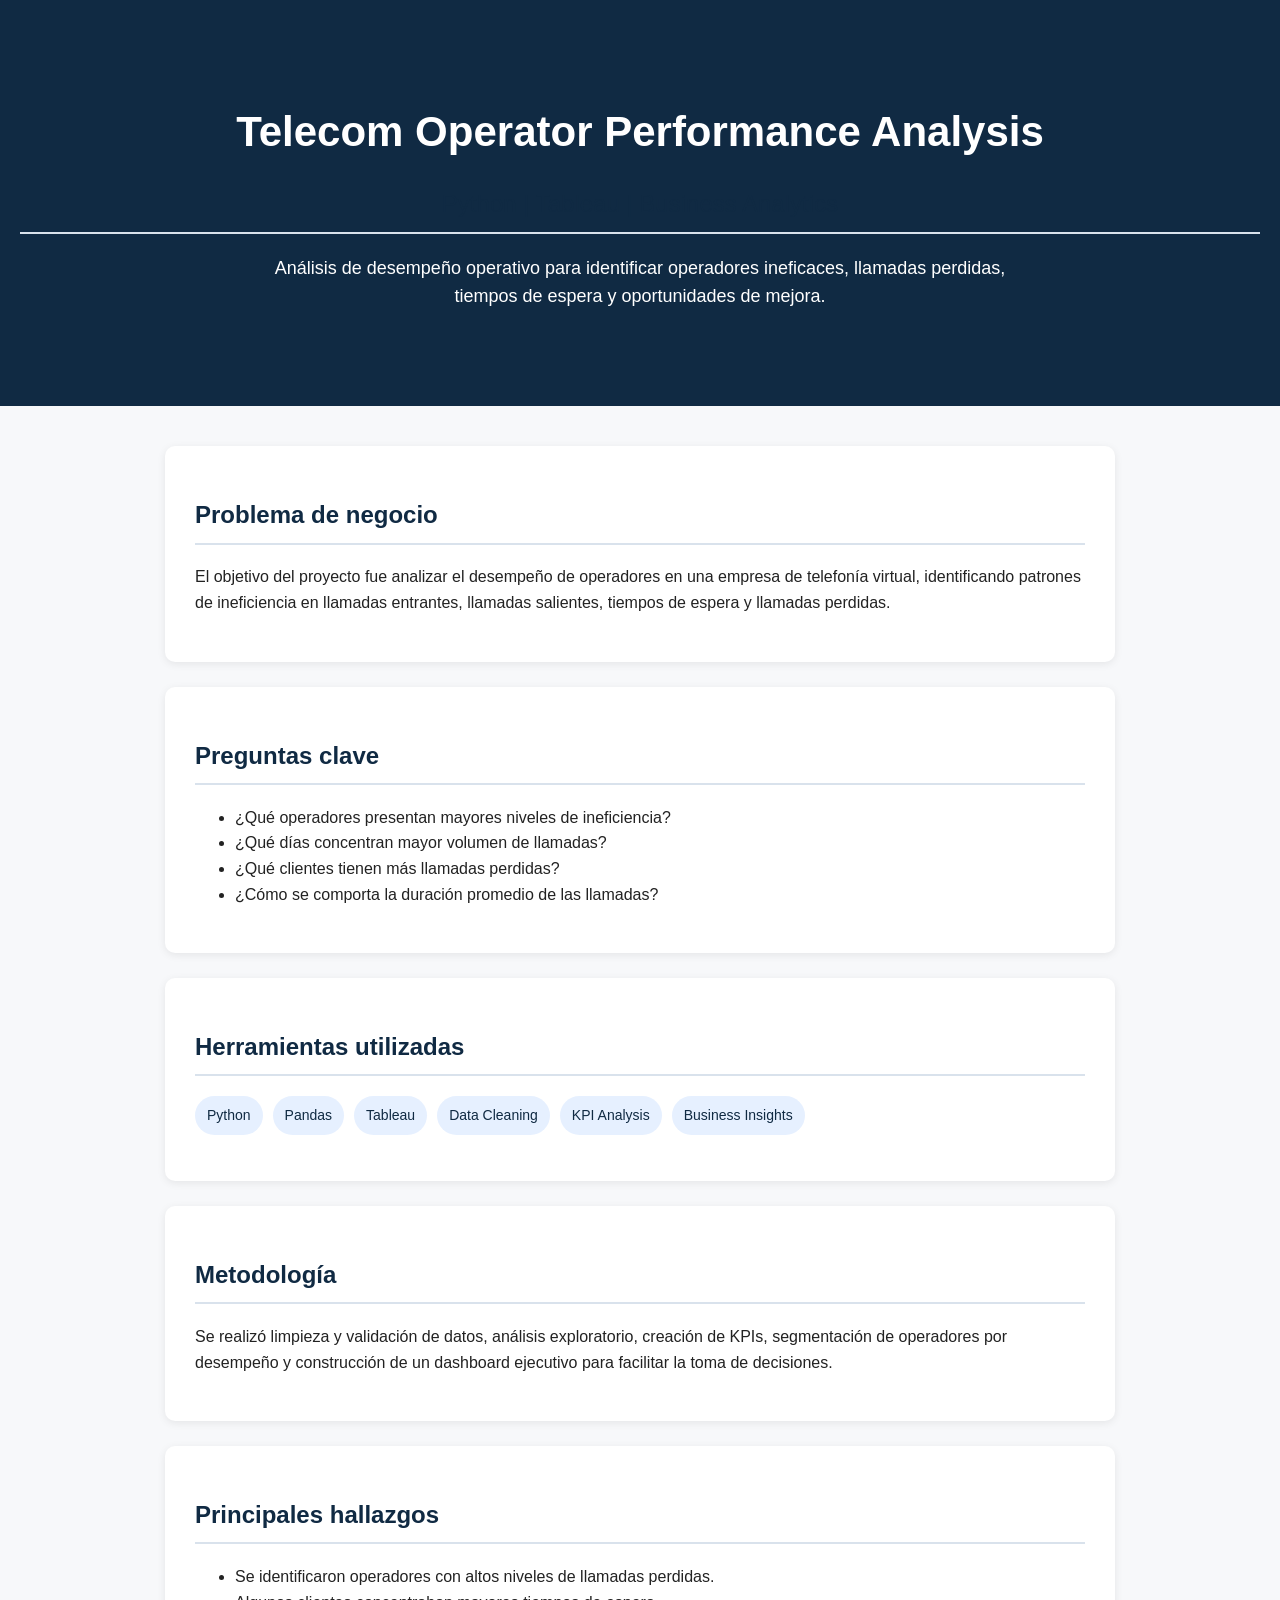
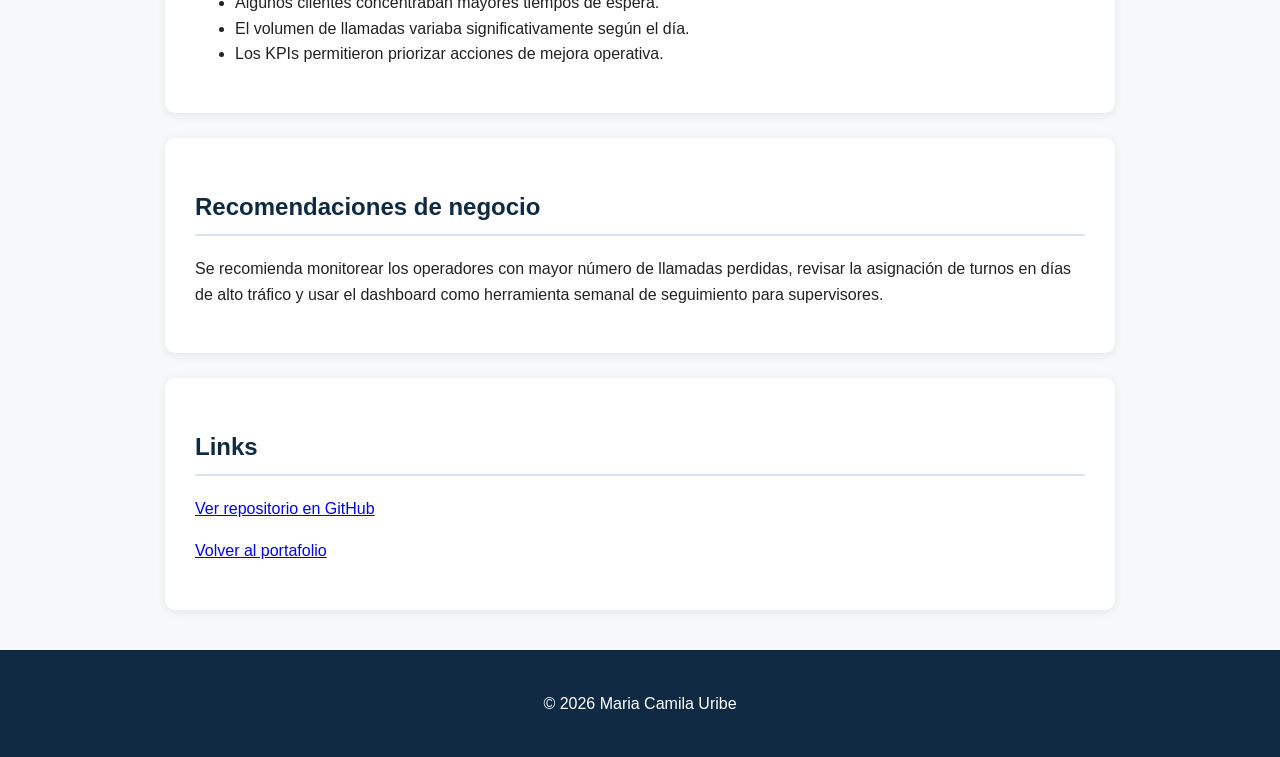
==== projects/telecom-analysis.html @ 5b699dbf "Create telecom-analysis.html" ====
<!DOCTYPE html>
<html lang="es">
<head>
  <meta charset="UTF-8" />
  <meta name="viewport" content="width=device-width, initial-scale=1.0" />
  <title>Telecom Operator Performance Analysis</title>
  <link rel="stylesheet" href="../style.css" />
</head>

<body>
  <header class="hero">
    <h1>Telecom Operator Performance Analysis</h1>
    <h2>Python | Tableau | Business Analytics</h2>
    <p>
      Análisis de desempeño operativo para identificar operadores ineficaces,
      llamadas perdidas, tiempos de espera y oportunidades de mejora.
    </p>
  </header>

  <main>
    <section>
      <h2>Problema de negocio</h2>
      <p>
        El objetivo del proyecto fue analizar el desempeño de operadores en una empresa de telefonía virtual,
        identificando patrones de ineficiencia en llamadas entrantes, llamadas salientes, tiempos de espera
        y llamadas perdidas.
      </p>
    </section>

    <section>
      <h2>Preguntas clave</h2>
      <ul>
        <li>¿Qué operadores presentan mayores niveles de ineficiencia?</li>
        <li>¿Qué días concentran mayor volumen de llamadas?</li>
        <li>¿Qué clientes tienen más llamadas perdidas?</li>
        <li>¿Cómo se comporta la duración promedio de las llamadas?</li>
      </ul>
    </section>

    <section>
      <h2>Herramientas utilizadas</h2>
      <ul class="skills">
        <li>Python</li>
        <li>Pandas</li>
        <li>Tableau</li>
        <li>Data Cleaning</li>
        <li>KPI Analysis</li>
        <li>Business Insights</li>
      </ul>
    </section>

    <section>
      <h2>Metodología</h2>
      <p>
        Se realizó limpieza y validación de datos, análisis exploratorio, creación de KPIs,
        segmentación de operadores por desempeño y construcción de un dashboard ejecutivo
        para facilitar la toma de decisiones.
      </p>
    </section>

    <section>
      <h2>Principales hallazgos</h2>
      <ul>
        <li>Se identificaron operadores con altos niveles de llamadas perdidas.</li>
        <li>Algunos clientes concentraban mayores tiempos de espera.</li>
        <li>El volumen de llamadas variaba significativamente según el día.</li>
        <li>Los KPIs permitieron priorizar acciones de mejora operativa.</li>
      </ul>
    </section>

    <section>
      <h2>Recomendaciones de negocio</h2>
      <p>
        Se recomienda monitorear los operadores con mayor número de llamadas perdidas,
        revisar la asignación de turnos en días de alto tráfico y usar el dashboard como
        herramienta semanal de seguimiento para supervisores.
      </p>
    </section>

    <section>
      <h2>Links</h2>
      <p>
        <a href="https://github.com/mcamiuribe" target="_blank">Ver repositorio en GitHub</a>
      </p>
      <p>
        <a href="../index.html">Volver al portafolio</a>
      </p>
    </section>
  </main>

  <footer>
    <p>© 2026 Maria Camila Uribe</p>
  </footer>
</body>
</html>
---- style.css ----
body {
  margin: 0;
  font-family: Arial, sans-serif;
  background-color: #f7f8fa;
  color: #222;
  line-height: 1.6;
}

.hero {
  background-color: #102a43;
  color: white;
  text-align: center;
  padding: 70px 20px;
}

.hero h1 {
  font-size: 42px;
  margin-bottom: 5px;
}

.hero h2 {
  font-size: 24px;
  font-weight: 400;
  margin-bottom: 20px;
}

.hero p {
  max-width: 750px;
  margin: 0 auto 25px auto;
  font-size: 18px;
}

.buttons a {
  display: inline-block;
  margin: 8px;
  padding: 10px 18px;
  background-color: white;
  color: #102a43;
  text-decoration: none;
  border-radius: 6px;
  font-weight: bold;
}

main {
  max-width: 950px;
  margin: 40px auto;
  padding: 0 20px;
}

section {
  background: white;
  margin-bottom: 25px;
  padding: 30px;
  border-radius: 10px;
  box-shadow: 0 2px 8px rgba(0,0,0,0.08);
}

h2 {
  color: #102a43;
  border-bottom: 2px solid #d9e2ec;
  padding-bottom: 8px;
}

.skills {
  display: flex;
  flex-wrap: wrap;
  gap: 10px;
  padding-left: 0;
}

.skills li {
  list-style: none;
  background-color: #e6f0ff;
  color: #102a43;
  padding: 8px 12px;
  border-radius: 20px;
  font-size: 14px;
}

.project {
  border-left: 4px solid #2f80ed;
  padding-left: 18px;
  margin-bottom: 25px;
}

.project h3 {
  margin-bottom: 8px;
  color: #1f2933;
}

.project a {
  color: #2f80ed;
  font-weight: bold;
  text-decoration: none;
}

footer {
  text-align: center;
  padding: 25px;
  background-color: #102a43;
  color: white;
}
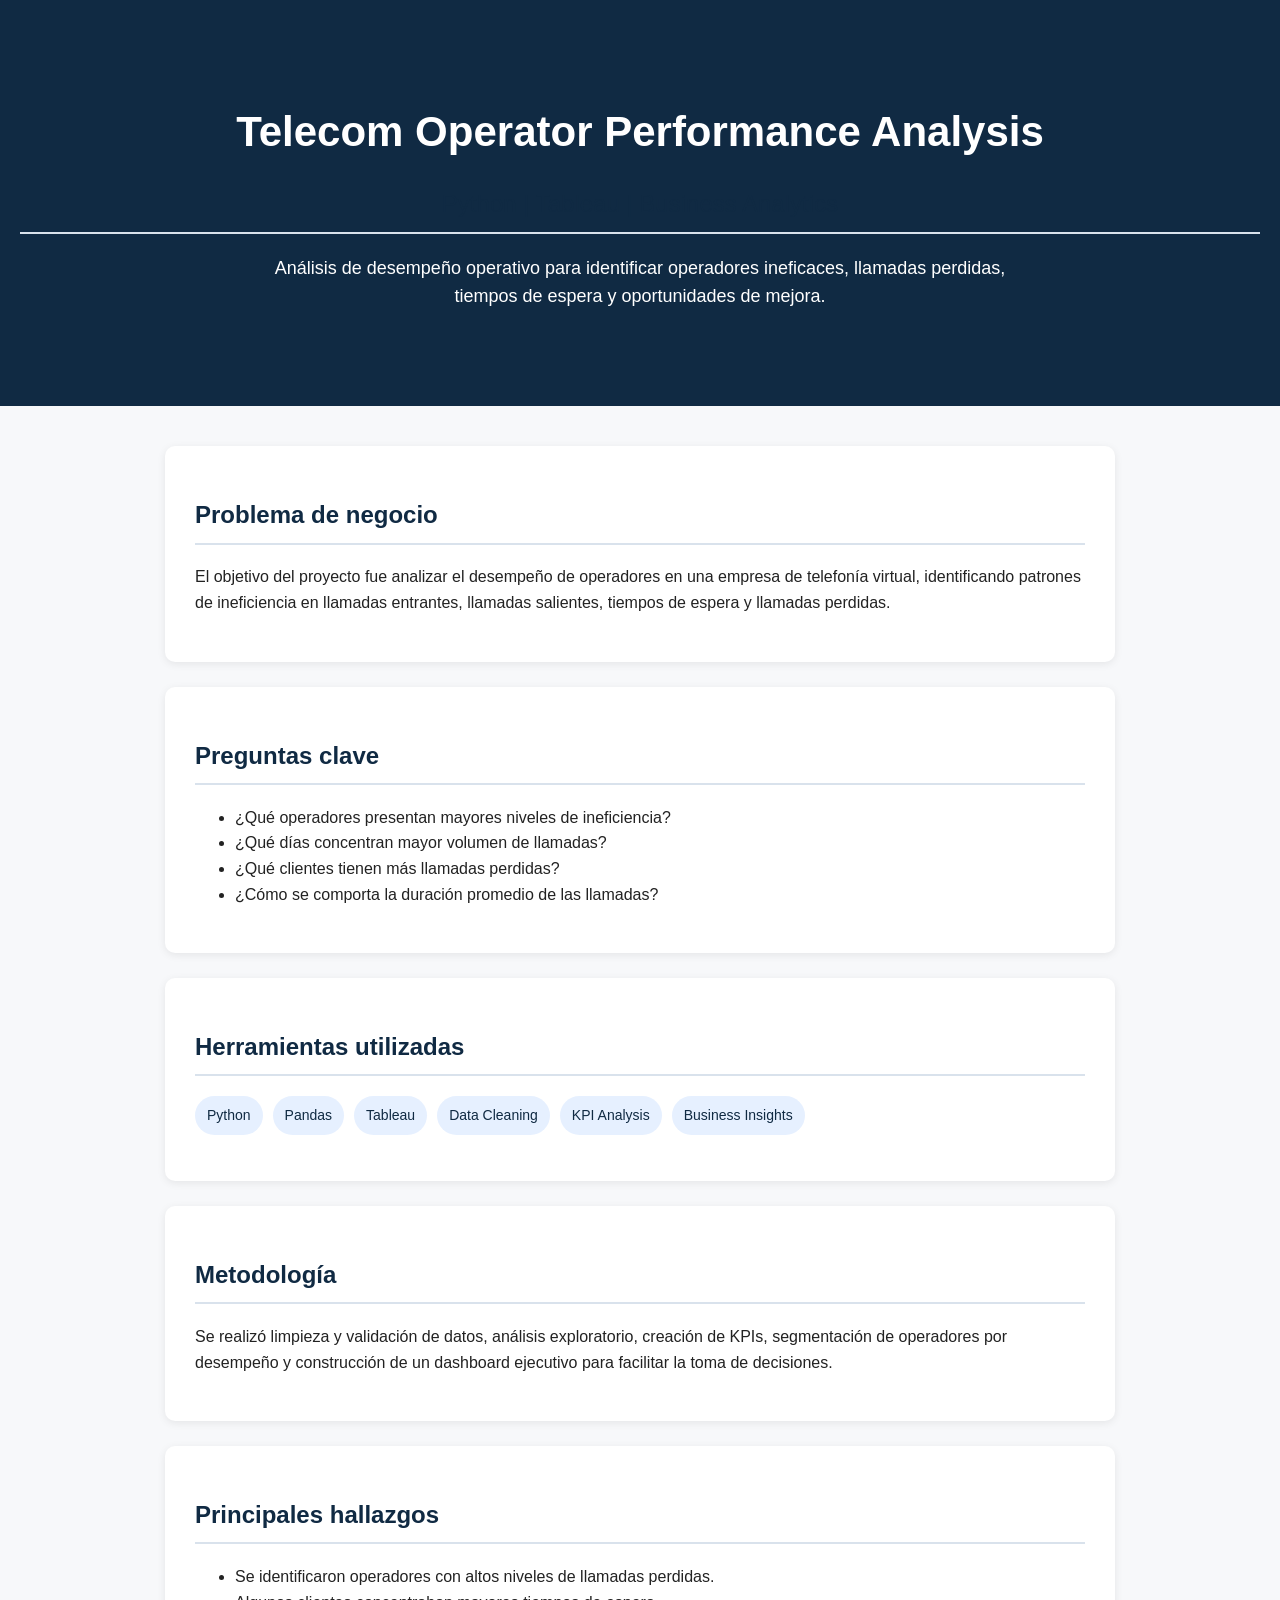
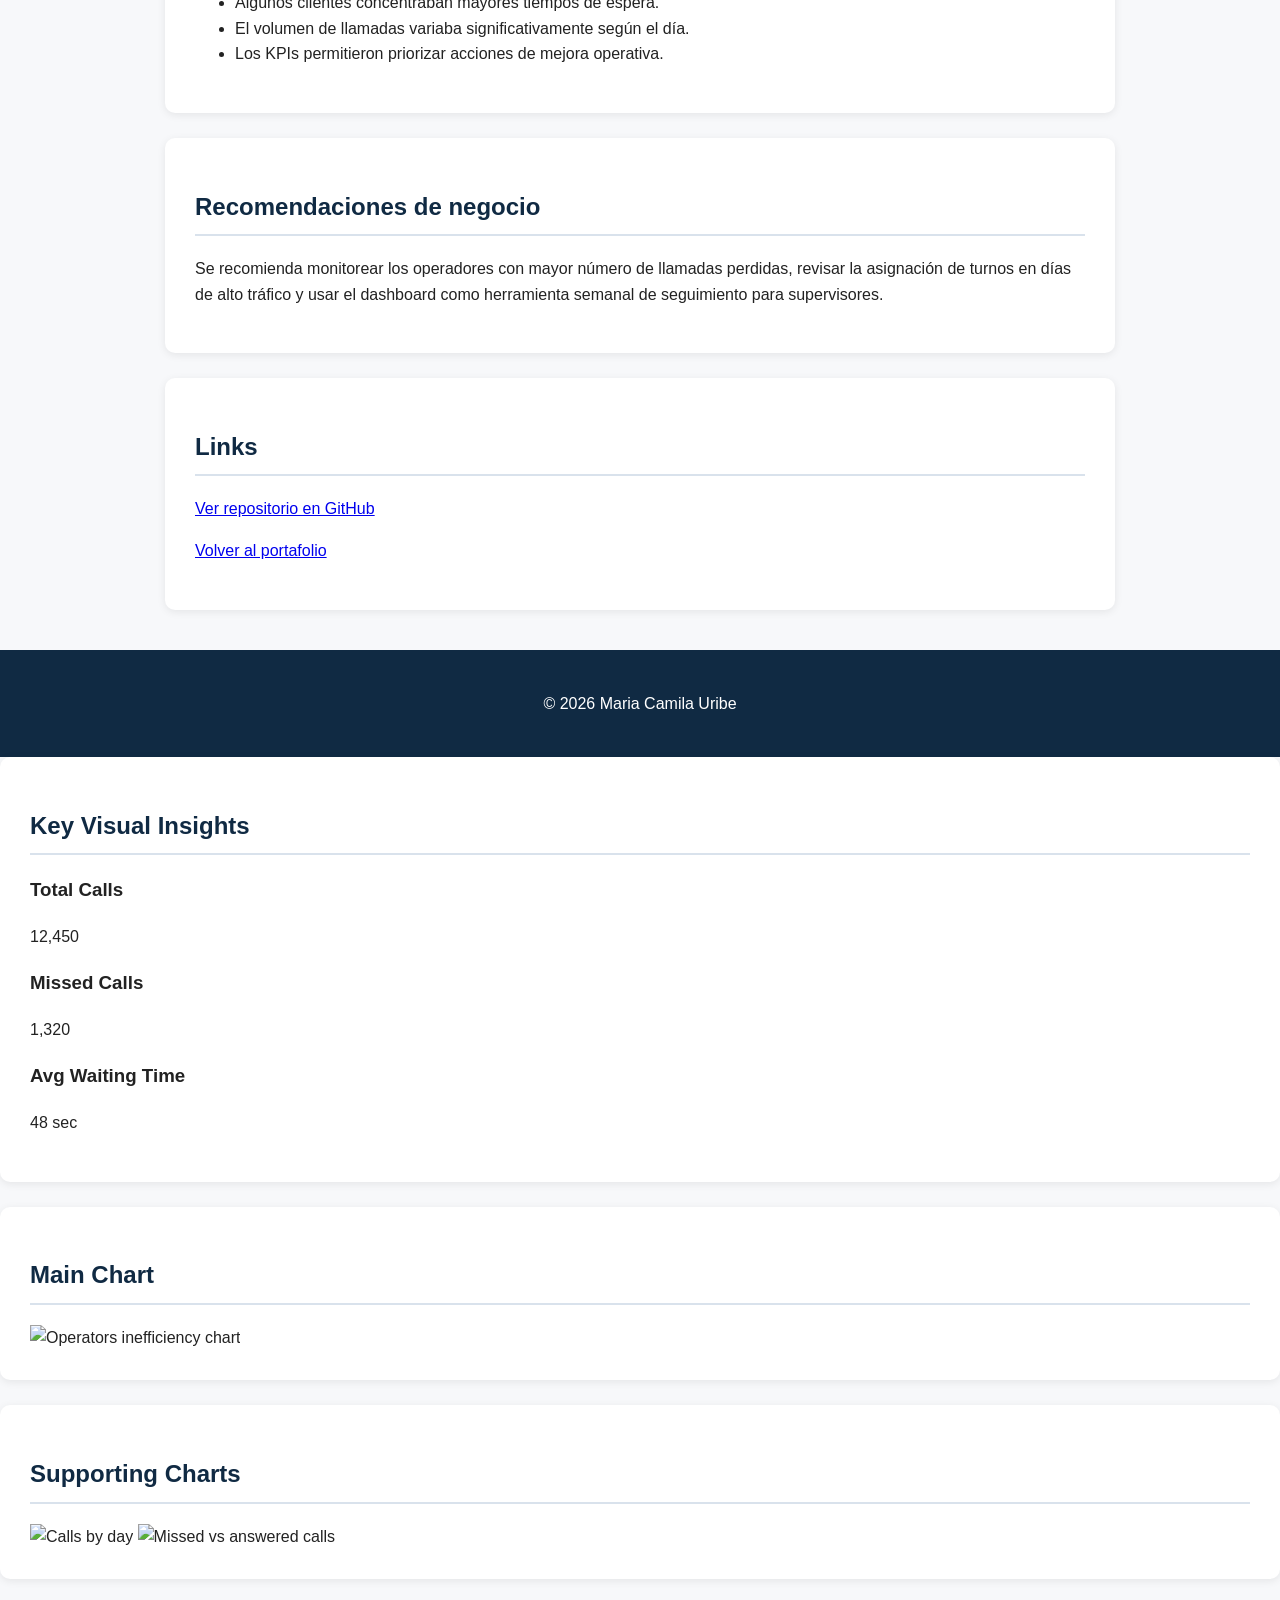
==== commit ac4b02b7: "Update telecom-analysis.html" ====
--- a/projects/telecom-analysis.html
+++ b/projects/telecom-analysis.html
@@ -93,3 +93,32 @@
   </footer>
 </body>
 </html>
+<section>
+  <h2>Key Visual Insights</h2>
+
+  <div class="kpi-container">
+    <div class="kpi-card">
+      <h3>Total Calls</h3>
+      <p>12,450</p>
+    </div>
+    <div class="kpi-card">
+      <h3>Missed Calls</h3>
+      <p>1,320</p>
+    </div>
+    <div class="kpi-card">
+      <h3>Avg Waiting Time</h3>
+      <p>48 sec</p>
+    </div>
+  </div>
+</section>
+
+<section>
+  <h2>Main Chart</h2>
+  <img src="../assets/telecom-operators-chart.png" alt="Operators inefficiency chart" class="project-image">
+</section>
+
+<section>
+  <h2>Supporting Charts</h2>
+  <img src="../assets/telecom-calls-by-day.png" alt="Calls by day" class="project-image">
+  <img src="../assets/telecom-missed-vs-answered.png" alt="Missed vs answered calls" class="project-image">
+</section>
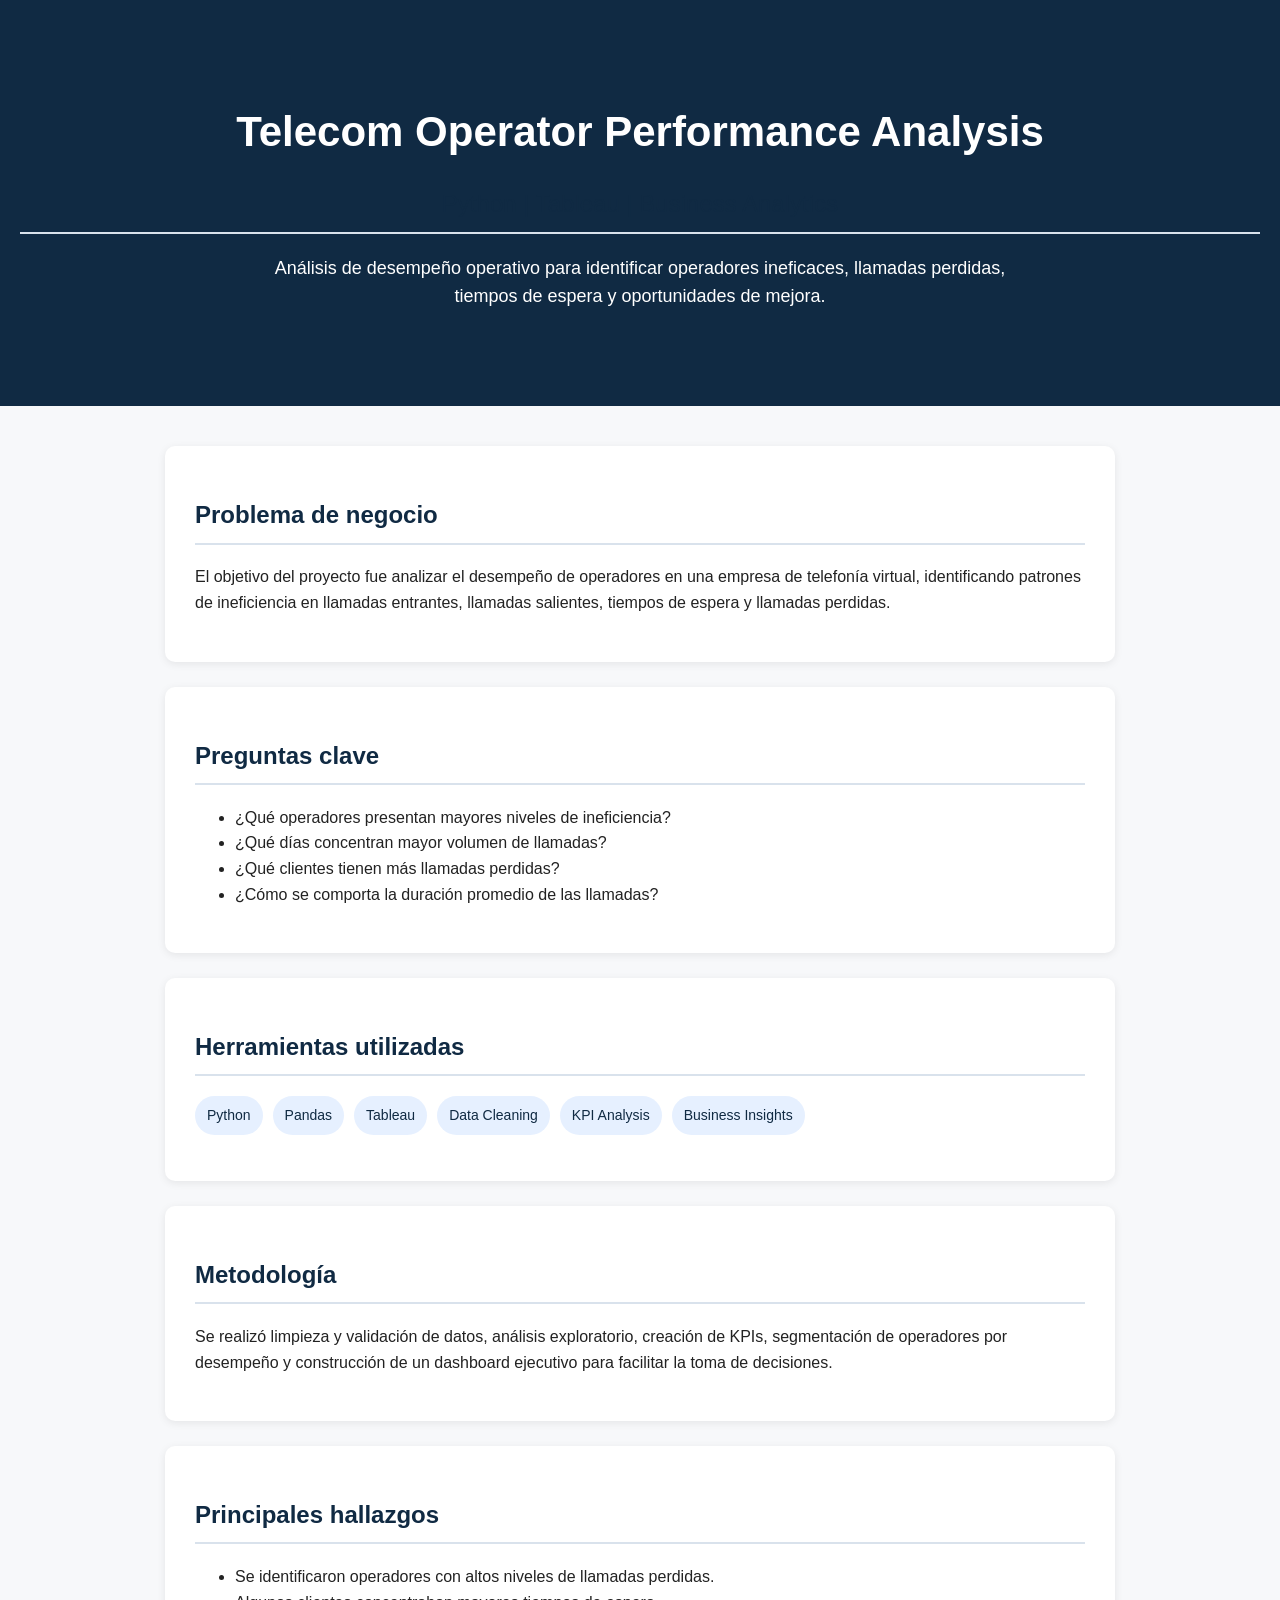
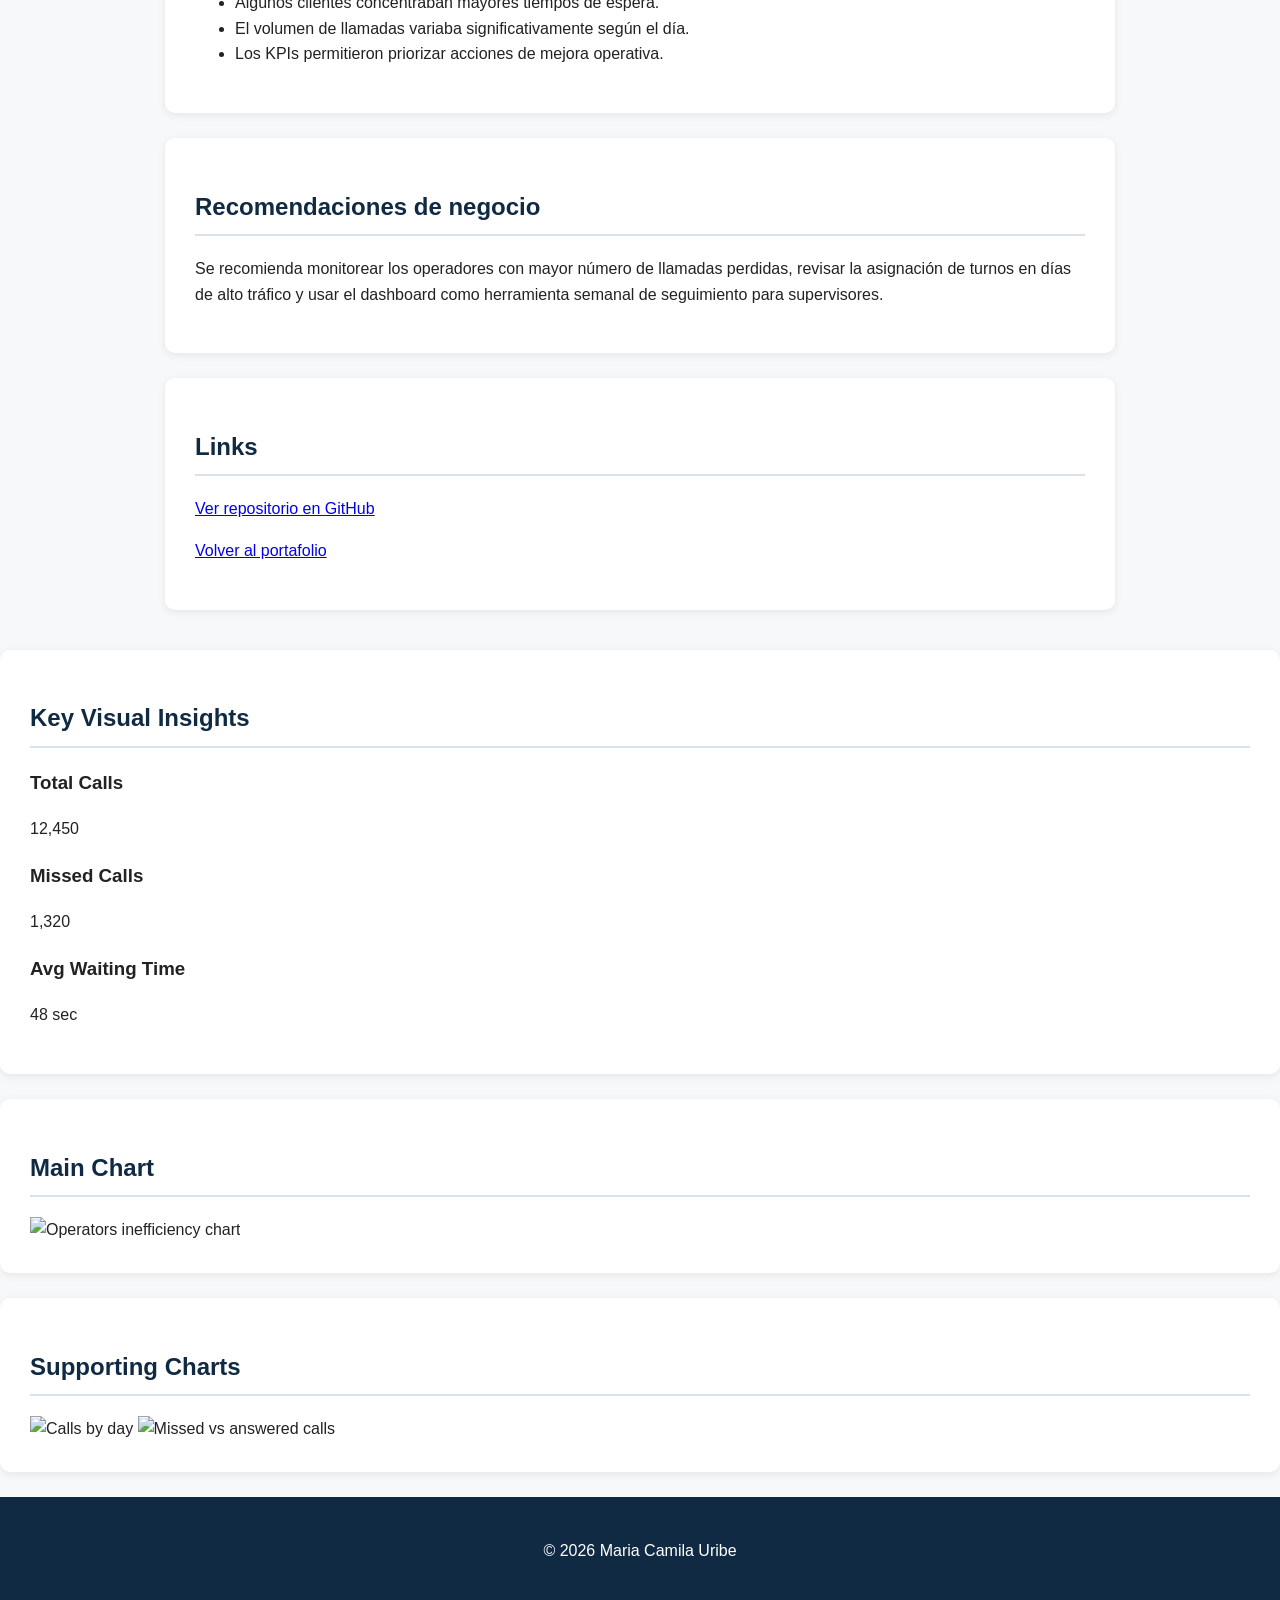
==== commit 3e0019e3: "Update telecom-analysis.html" ====
--- a/projects/telecom-analysis.html
+++ b/projects/telecom-analysis.html
@@ -88,11 +88,6 @@
     </section>
   </main>
 
-  <footer>
-    <p>© 2026 Maria Camila Uribe</p>
-  </footer>
-</body>
-</html>
 <section>
   <h2>Key Visual Insights</h2>
 
@@ -122,3 +117,9 @@
   <img src="../assets/telecom-calls-by-day.png" alt="Calls by day" class="project-image">
   <img src="../assets/telecom-missed-vs-answered.png" alt="Missed vs answered calls" class="project-image">
 </section>
+
+   <footer>
+    <p>© 2026 Maria Camila Uribe</p>
+  </footer>
+</body>
+</html>
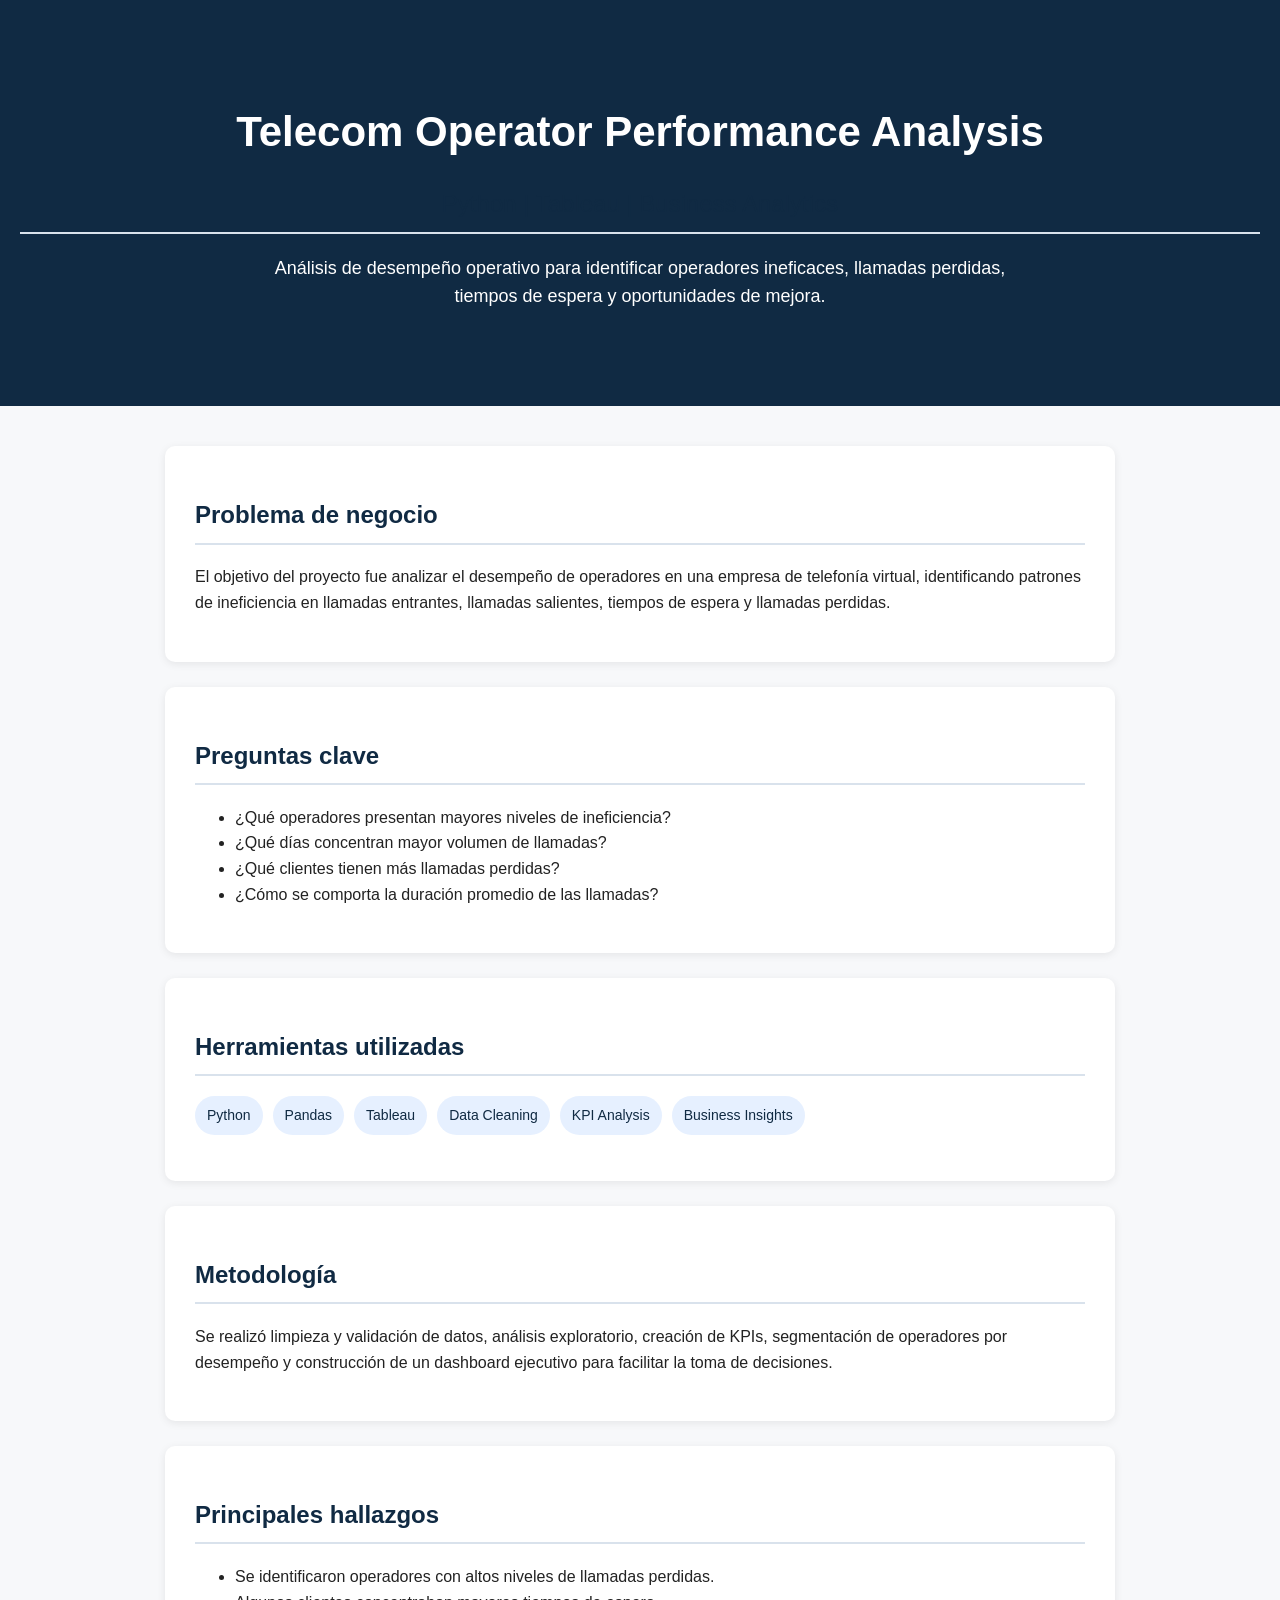
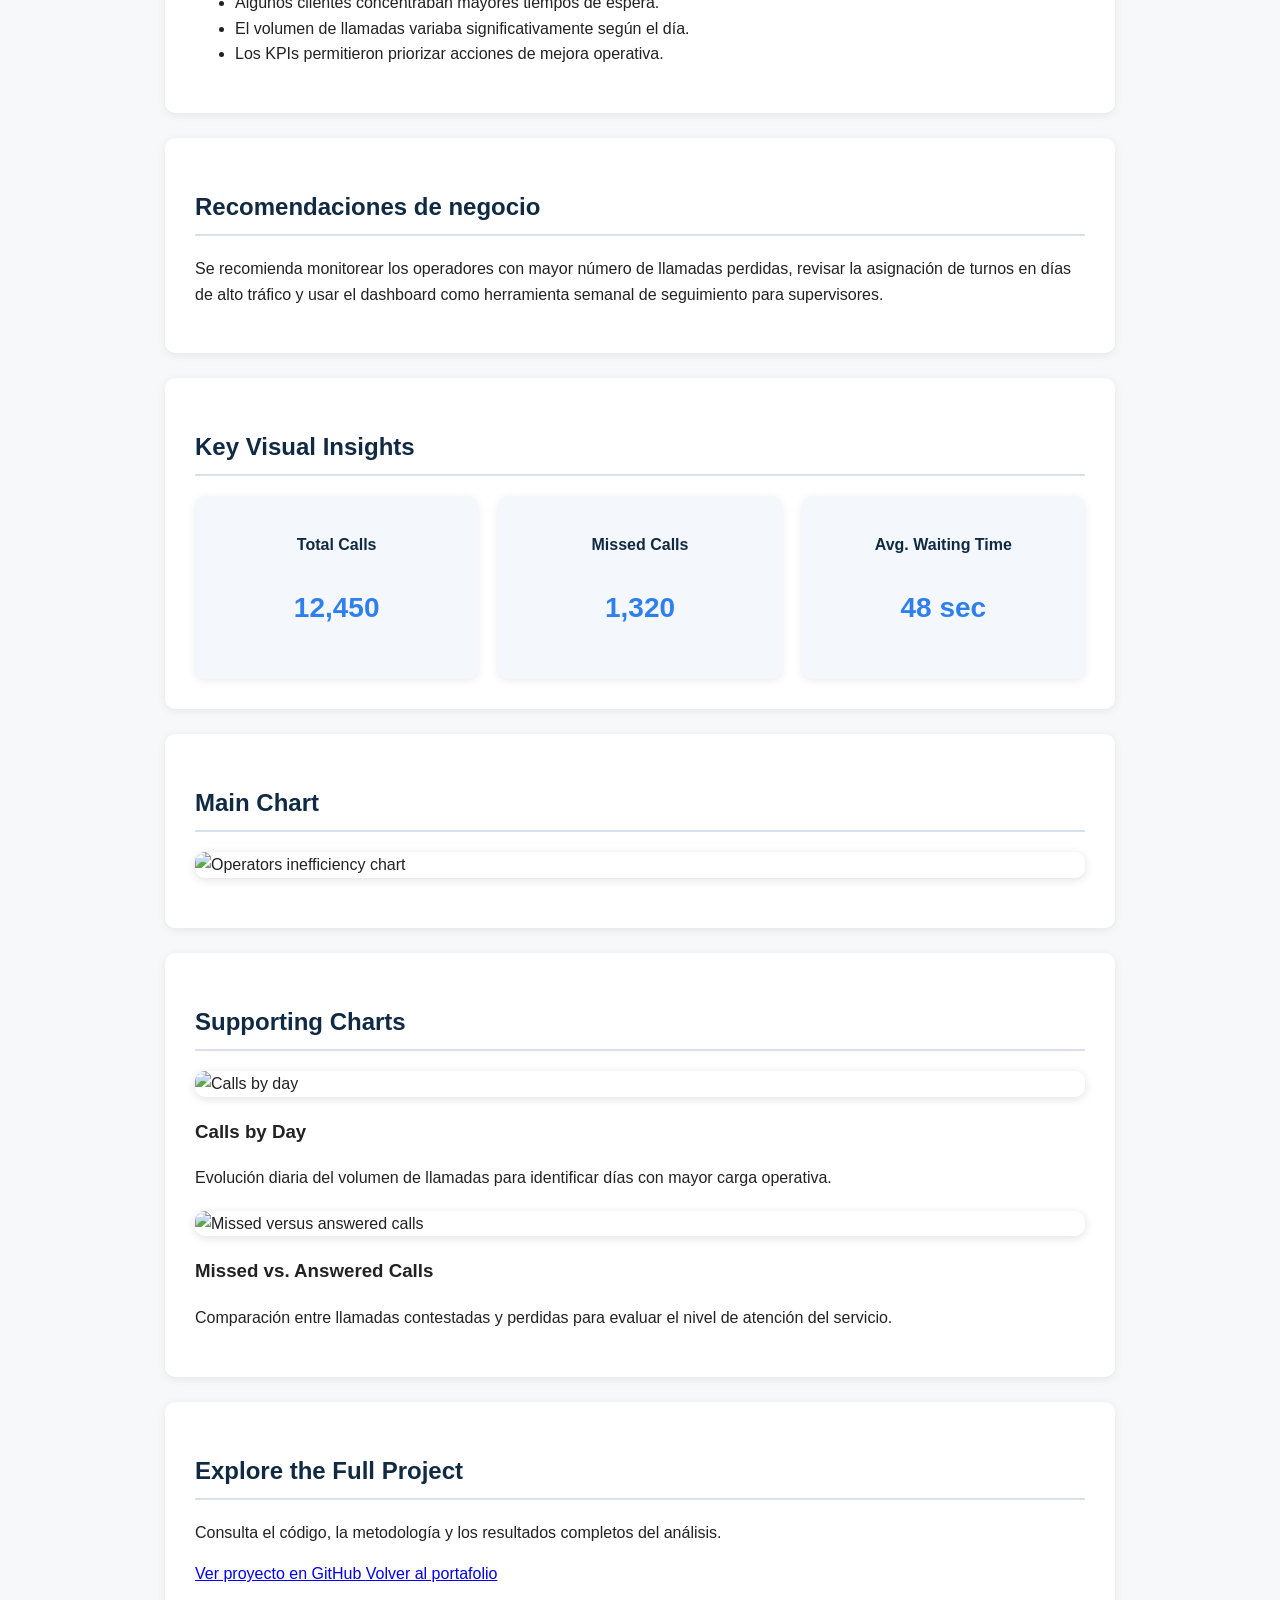
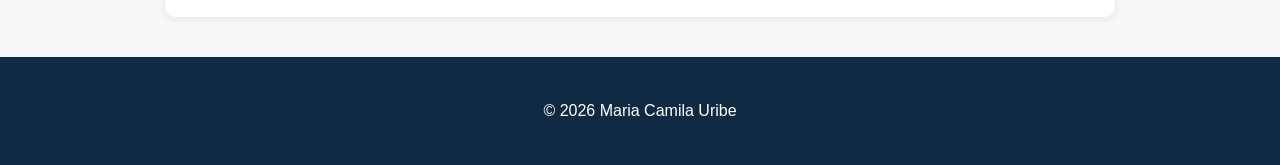
==== commit fbab922a: "Update telecom-analysis.html" ====
--- a/projects/telecom-analysis.html
+++ b/projects/telecom-analysis.html
@@ -3,14 +3,18 @@
 <head>
   <meta charset="UTF-8" />
   <meta name="viewport" content="width=device-width, initial-scale=1.0" />
+
   <title>Telecom Operator Performance Analysis</title>
+
   <link rel="stylesheet" href="../style.css" />
 </head>
 
 <body>
+
   <header class="hero">
     <h1>Telecom Operator Performance Analysis</h1>
     <h2>Python | Tableau | Business Analytics</h2>
+
     <p>
       Análisis de desempeño operativo para identificar operadores ineficaces,
       llamadas perdidas, tiempos de espera y oportunidades de mejora.
@@ -18,17 +22,23 @@
   </header>
 
   <main>
+
+    <!-- PROBLEMA DE NEGOCIO -->
     <section>
       <h2>Problema de negocio</h2>
-      <p>
-        El objetivo del proyecto fue analizar el desempeño de operadores en una empresa de telefonía virtual,
-        identificando patrones de ineficiencia en llamadas entrantes, llamadas salientes, tiempos de espera
-        y llamadas perdidas.
-      </p>
-    </section>
-
+
+      <p>
+        El objetivo del proyecto fue analizar el desempeño de operadores en una
+        empresa de telefonía virtual, identificando patrones de ineficiencia en
+        llamadas entrantes, llamadas salientes, tiempos de espera y llamadas
+        perdidas.
+      </p>
+    </section>
+
+    <!-- PREGUNTAS CLAVE -->
     <section>
       <h2>Preguntas clave</h2>
+
       <ul>
         <li>¿Qué operadores presentan mayores niveles de ineficiencia?</li>
         <li>¿Qué días concentran mayor volumen de llamadas?</li>
@@ -37,8 +47,10 @@
       </ul>
     </section>
 
+    <!-- HERRAMIENTAS -->
     <section>
       <h2>Herramientas utilizadas</h2>
+
       <ul class="skills">
         <li>Python</li>
         <li>Pandas</li>
@@ -49,17 +61,22 @@
       </ul>
     </section>
 
+    <!-- METODOLOGÍA -->
     <section>
       <h2>Metodología</h2>
-      <p>
-        Se realizó limpieza y validación de datos, análisis exploratorio, creación de KPIs,
-        segmentación de operadores por desempeño y construcción de un dashboard ejecutivo
-        para facilitar la toma de decisiones.
-      </p>
-    </section>
-
+
+      <p>
+        Se realizó limpieza y validación de datos, análisis exploratorio,
+        creación de KPIs, segmentación de operadores por desempeño y
+        construcción de un dashboard ejecutivo para facilitar la toma de
+        decisiones.
+      </p>
+    </section>
+
+    <!-- HALLAZGOS -->
     <section>
       <h2>Principales hallazgos</h2>
+
       <ul>
         <li>Se identificaron operadores con altos niveles de llamadas perdidas.</li>
         <li>Algunos clientes concentraban mayores tiempos de espera.</li>
@@ -68,58 +85,128 @@
       </ul>
     </section>
 
+    <!-- RECOMENDACIONES -->
     <section>
       <h2>Recomendaciones de negocio</h2>
-      <p>
-        Se recomienda monitorear los operadores con mayor número de llamadas perdidas,
-        revisar la asignación de turnos en días de alto tráfico y usar el dashboard como
-        herramienta semanal de seguimiento para supervisores.
-      </p>
-    </section>
-
-    <section>
-      <h2>Links</h2>
-      <p>
-        <a href="https://github.com/mcamiuribe" target="_blank">Ver repositorio en GitHub</a>
-      </p>
-      <p>
-        <a href="../index.html">Volver al portafolio</a>
-      </p>
-    </section>
+
+      <p>
+        Se recomienda monitorear los operadores con mayor número de llamadas
+        perdidas, revisar la asignación de turnos en días de alto tráfico y usar
+        el dashboard como herramienta semanal de seguimiento para supervisores.
+      </p>
+    </section>
+
+    <!-- KPIs -->
+    <section>
+      <h2>Key Visual Insights</h2>
+
+      <div class="kpi-container">
+
+        <div class="kpi-card">
+          <h3>Total Calls</h3>
+          <p>12,450</p>
+        </div>
+
+        <div class="kpi-card">
+          <h3>Missed Calls</h3>
+          <p>1,320</p>
+        </div>
+
+        <div class="kpi-card">
+          <h3>Avg. Waiting Time</h3>
+          <p>48 sec</p>
+        </div>
+
+      </div>
+    </section>
+
+    <!-- GRÁFICA PRINCIPAL -->
+    <section>
+      <h2>Main Chart</h2>
+
+      <div class="main-chart-container">
+        <img
+          src="../assets/telecom-operators-chart.png"
+          alt="Operators inefficiency chart"
+          class="project-image"
+        />
+      </div>
+    </section>
+
+    <!-- GRÁFICAS COMPLEMENTARIAS -->
+    <section>
+      <h2>Supporting Charts</h2>
+
+      <div class="supporting-charts-grid">
+
+        <div class="chart-card">
+          <img
+            src="../assets/telecom-calls-by-day.png"
+            alt="Calls by day"
+            class="project-image"
+          />
+
+          <h3>Calls by Day</h3>
+
+          <p>
+            Evolución diaria del volumen de llamadas para identificar días con
+            mayor carga operativa.
+          </p>
+        </div>
+
+        <div class="chart-card">
+          <img
+            src="../assets/telecom-missed-vs-answered.png"
+            alt="Missed versus answered calls"
+            class="project-image"
+          />
+
+          <h3>Missed vs. Answered Calls</h3>
+
+          <p>
+            Comparación entre llamadas contestadas y perdidas para evaluar el
+            nivel de atención del servicio.
+          </p>
+        </div>
+
+      </div>
+    </section>
+
+    <!-- LINKS AL FINAL -->
+    <section class="project-links">
+      <h2>Explore the Full Project</h2>
+
+      <p>
+        Consulta el código, la metodología y los resultados completos del
+        análisis.
+      </p>
+
+      <div class="project-links-container">
+
+        <a
+          href="https://github.com/mcamiuribe"
+          target="_blank"
+          rel="noopener noreferrer"
+          class="project-button"
+        >
+          Ver proyecto en GitHub
+        </a>
+
+        <a
+          href="../index.html"
+          class="project-button secondary-button"
+        >
+          Volver al portafolio
+        </a>
+
+      </div>
+    </section>
+
   </main>
 
-<section>
-  <h2>Key Visual Insights</h2>
-
-  <div class="kpi-container">
-    <div class="kpi-card">
-      <h3>Total Calls</h3>
-      <p>12,450</p>
-    </div>
-    <div class="kpi-card">
-      <h3>Missed Calls</h3>
-      <p>1,320</p>
-    </div>
-    <div class="kpi-card">
-      <h3>Avg Waiting Time</h3>
-      <p>48 sec</p>
-    </div>
-  </div>
-</section>
-
-<section>
-  <h2>Main Chart</h2>
-  <img src="../assets/telecom-operators-chart.png" alt="Operators inefficiency chart" class="project-image">
-</section>
-
-<section>
-  <h2>Supporting Charts</h2>
-  <img src="../assets/telecom-calls-by-day.png" alt="Calls by day" class="project-image">
-  <img src="../assets/telecom-missed-vs-answered.png" alt="Missed vs answered calls" class="project-image">
-</section>
-
-   <footer>
+  <footer>
     <p>© 2026 Maria Camila Uribe</p>
   </footer>
+
 </body>
 </html>
--- a/style.css
+++ b/style.css
@@ -100,3 +100,40 @@
   background-color: #102a43;
   color: white;
 }
+.kpi-container {
+  display: flex;
+  gap: 20px;
+  flex-wrap: wrap;
+  margin-top: 20px;
+}
+
+.kpi-card {
+  flex: 1;
+  min-width: 180px;
+  background: #f4f8fc;
+  padding: 20px;
+  border-radius: 10px;
+  text-align: center;
+  box-shadow: 0 2px 8px rgba(0,0,0,0.08);
+}
+
+.kpi-card h3 {
+  margin-bottom: 10px;
+  color: #102a43;
+  font-size: 16px;
+}
+
+.kpi-card p {
+  font-size: 28px;
+  font-weight: bold;
+  color: #2f80ed;
+}
+
+.project-image {
+  width: 100%;
+  max-width: 900px;
+  display: block;
+  margin: 20px auto;
+  border-radius: 10px;
+  box-shadow: 0 2px 10px rgba(0,0,0,0.12);
+}
